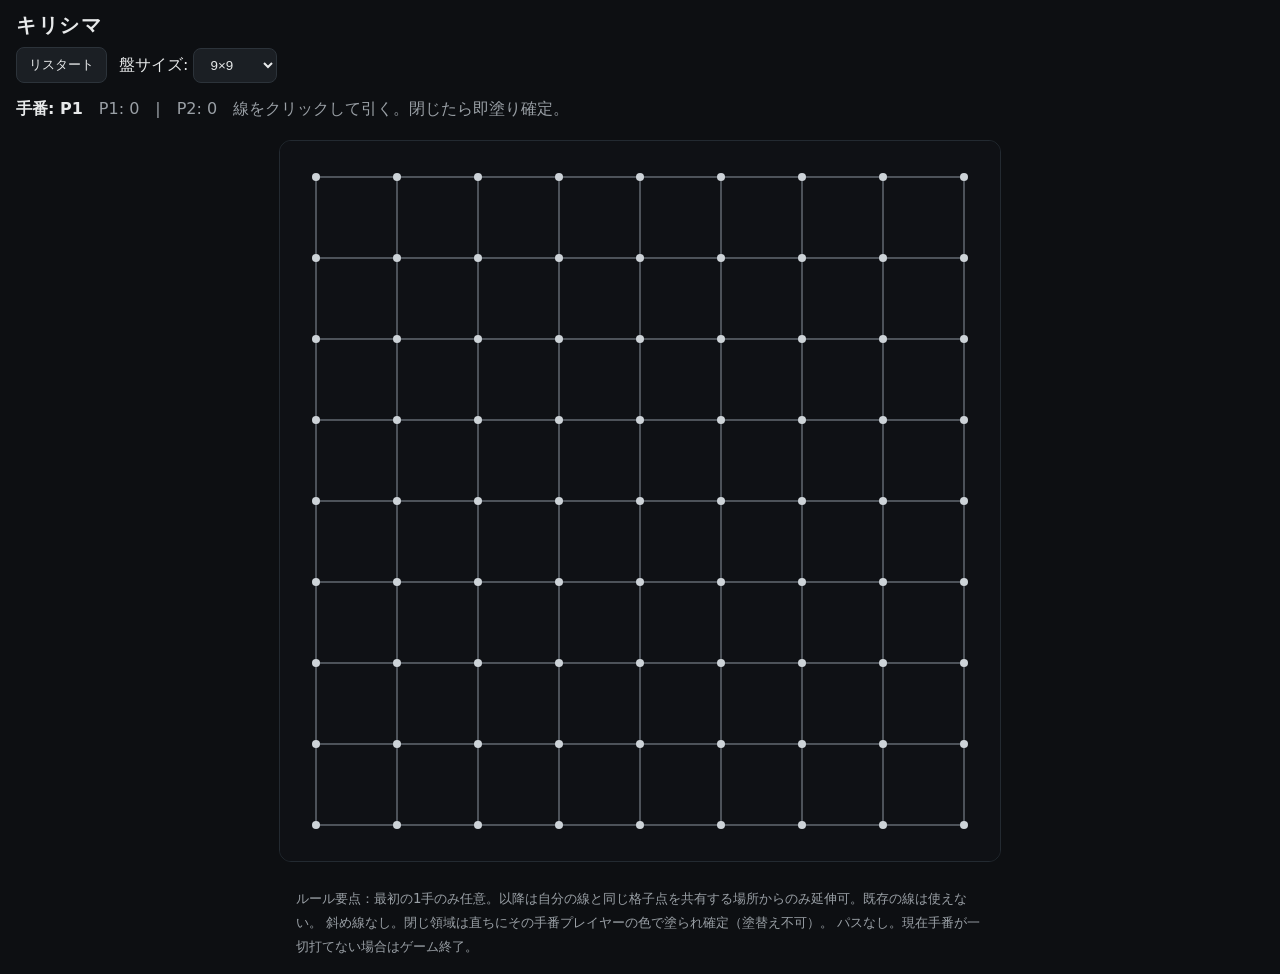
==== index.html @ 263430a8 "Add initial files (index.html, main.js, style.css)" ====
<!doctype html>
<html lang="ja">
<head>
  <meta charset="utf-8" />
  <meta name="viewport" content="width=device-width, initial-scale=1"/>
  <title>キリシマ - ローカル2人対戦</title>
  <link rel="stylesheet" href="style.css"/>
</head>
<body>
  <header>
    <h1>キリシマ</h1>
    <div class="controls">
      <button id="restartBtn">リスタート</button>
      <label>
        盤サイズ:
        <select id="gridSizeSelect">
          <option value="9" selected>9×9</option>
          <option value="7">7×7</option>
          <option value="11">11×11</option>
        </select>
      </label>
    </div>
    <div class="status">
      <div id="turnInfo">先手: P1</div>
      <div id="scoreInfo">P1: 0　|　P2: 0</div>
      <div id="hint">線をクリックして引く。閉じたら即塗り確定。</div>
    </div>
  </header>

  <main>
    <canvas id="board" width="720" height="720" aria-label="キリシマ盤面"></canvas>
  </main>

  <footer>
    <small>
      ルール要点：最初の1手のみ任意。以降は自分の線と同じ格子点を共有する場所からのみ延伸可。既存の線は使えない。
      斜め線なし。閉じ領域は直ちにその手番プレイヤーの色で塗られ確定（塗替え不可）。
      パスなし。現在手番が一切打てない場合はゲーム終了。
    </small>
  </footer>

  <script src="main.js"></script>
</body>
</html>
---- style.css ----
:root {
  --bg: #0d0f12;
  --fg: #e7e9ea;
  --muted: #9aa0a6;
  --p1: #3da5ff; /* P1色 */
  --p2: #ff5d69; /* P2色 */
  --grid: #8b949e; /* 格子の灰色線 */
  --lineWidth: 4px;
  --cellFillAlpha: 0.18;
  --highlightAlpha: 0.25;
}

* { box-sizing: border-box; }

html, body {
  margin: 0;
  background: var(--bg);
  color: var(--fg);
  font-family: ui-sans-serif, system-ui, -apple-system, Segoe UI, Roboto, Helvetica, Arial, "Noto Sans JP", "Apple Color Emoji", "Segoe UI Emoji";
}

header {
  padding: 12px 16px 0;
}

h1 {
  margin: 0 0 8px;
  font-size: 20px;
  letter-spacing: 0.08em;
}

.controls {
  display: flex;
  gap: 12px;
  align-items: center;
  margin-bottom: 8px;
}

button, select {
  background: #1b1f24;
  color: var(--fg);
  border: 1px solid #2c333a;
  padding: 8px 12px;
  border-radius: 8px;
  cursor: pointer;
}

button:hover, select:hover {
  border-color: #3a424b;
}

.status {
  display: flex;
  gap: 16px;
  align-items: center;
  padding: 8px 0 12px;
  color: var(--muted);
}

#turnInfo {
  color: var(--fg);
  font-weight: 600;
}

main {
  display: grid;
  place-items: center;
  padding: 8px 16px 24px;
}

canvas {
  background: #0f1115;
  border: 1px solid #232a31;
  border-radius: 12px;
  touch-action: manipulation;
}

footer {
  padding: 0 16px 16px;
  color: var(--muted);
  line-height: 1.5;
  max-width: 720px;
  margin: 0 auto;
}
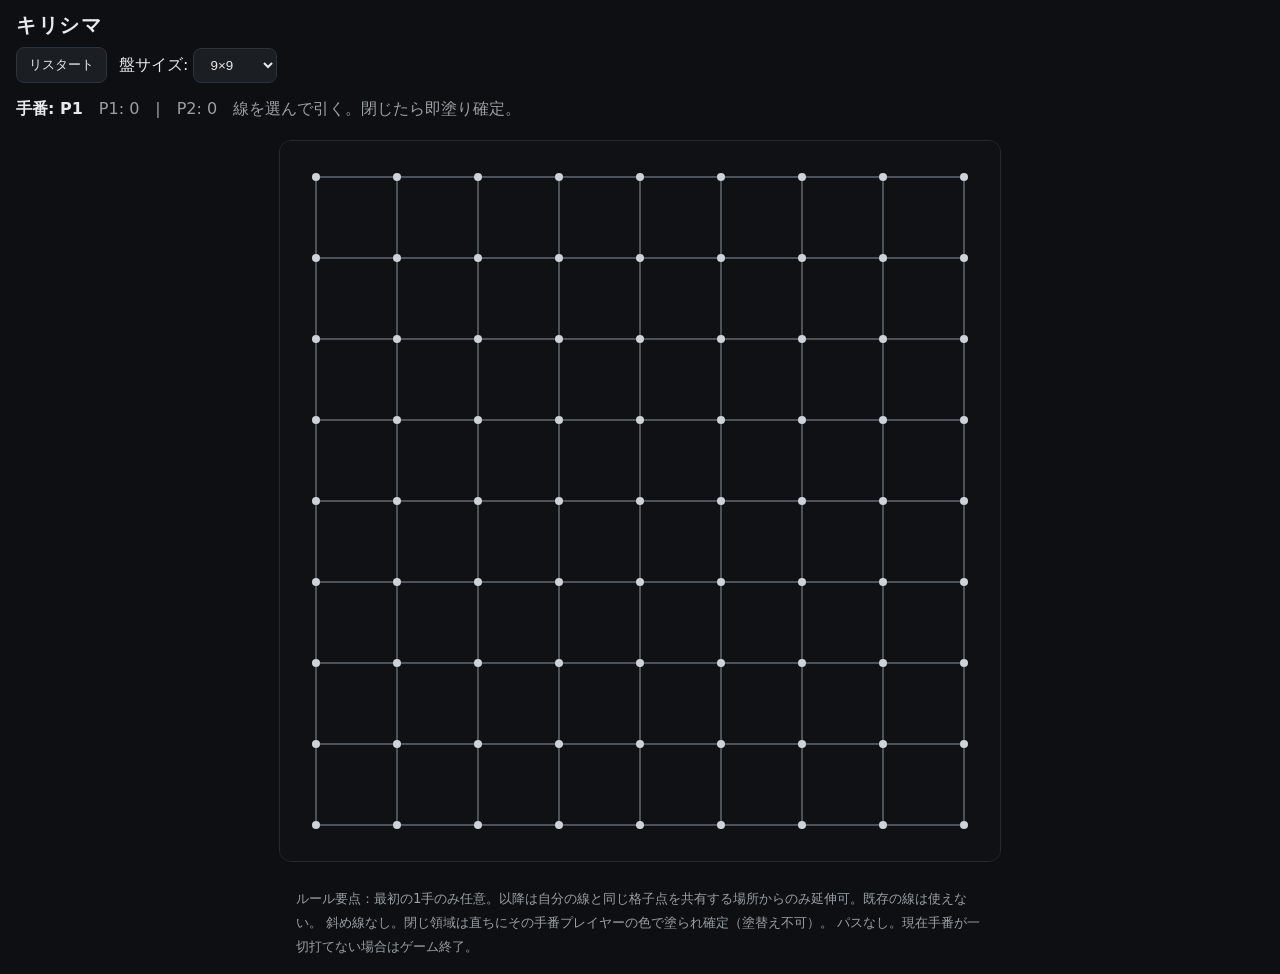
==== commit 24bdf9f6: "スマホ対応＋獲得表示の修正 - 入力を Pointer Events に統一。タッチは「押す→指で狙う→離して確定」、マウスは従来通り移動でプレビュー・離して確定 - canvas を max-wid" ====
--- a/index.html
+++ b/index.html
@@ -23,7 +23,7 @@
     <div class="status">
       <div id="turnInfo">先手: P1</div>
       <div id="scoreInfo">P1: 0　|　P2: 0</div>
-      <div id="hint">線をクリックして引く。閉じたら即塗り確定。</div>
+      <div id="hint">線を選んで引く。閉じたら即塗り確定。</div>
     </div>
   </header>
 
--- a/style.css
+++ b/style.css
@@ -31,6 +31,7 @@
 
 .controls {
   display: flex;
+  flex-wrap: wrap;
   gap: 12px;
   align-items: center;
   margin-bottom: 8px;
@@ -51,6 +52,7 @@
 
 .status {
   display: flex;
+  flex-wrap: wrap;
   gap: 16px;
   align-items: center;
   padding: 8px 0 12px;
@@ -72,7 +74,9 @@
   background: #0f1115;
   border: 1px solid #232a31;
   border-radius: 12px;
-  touch-action: manipulation;
+  touch-action: none;   /* 盤上のドラッグで線を狙うのでスクロール/ズームを抑止 */
+  max-width: 100%;       /* 狭い画面で横はみ出しせず縮小（縦横比は維持） */
+  height: auto;
 }
 
 footer {
